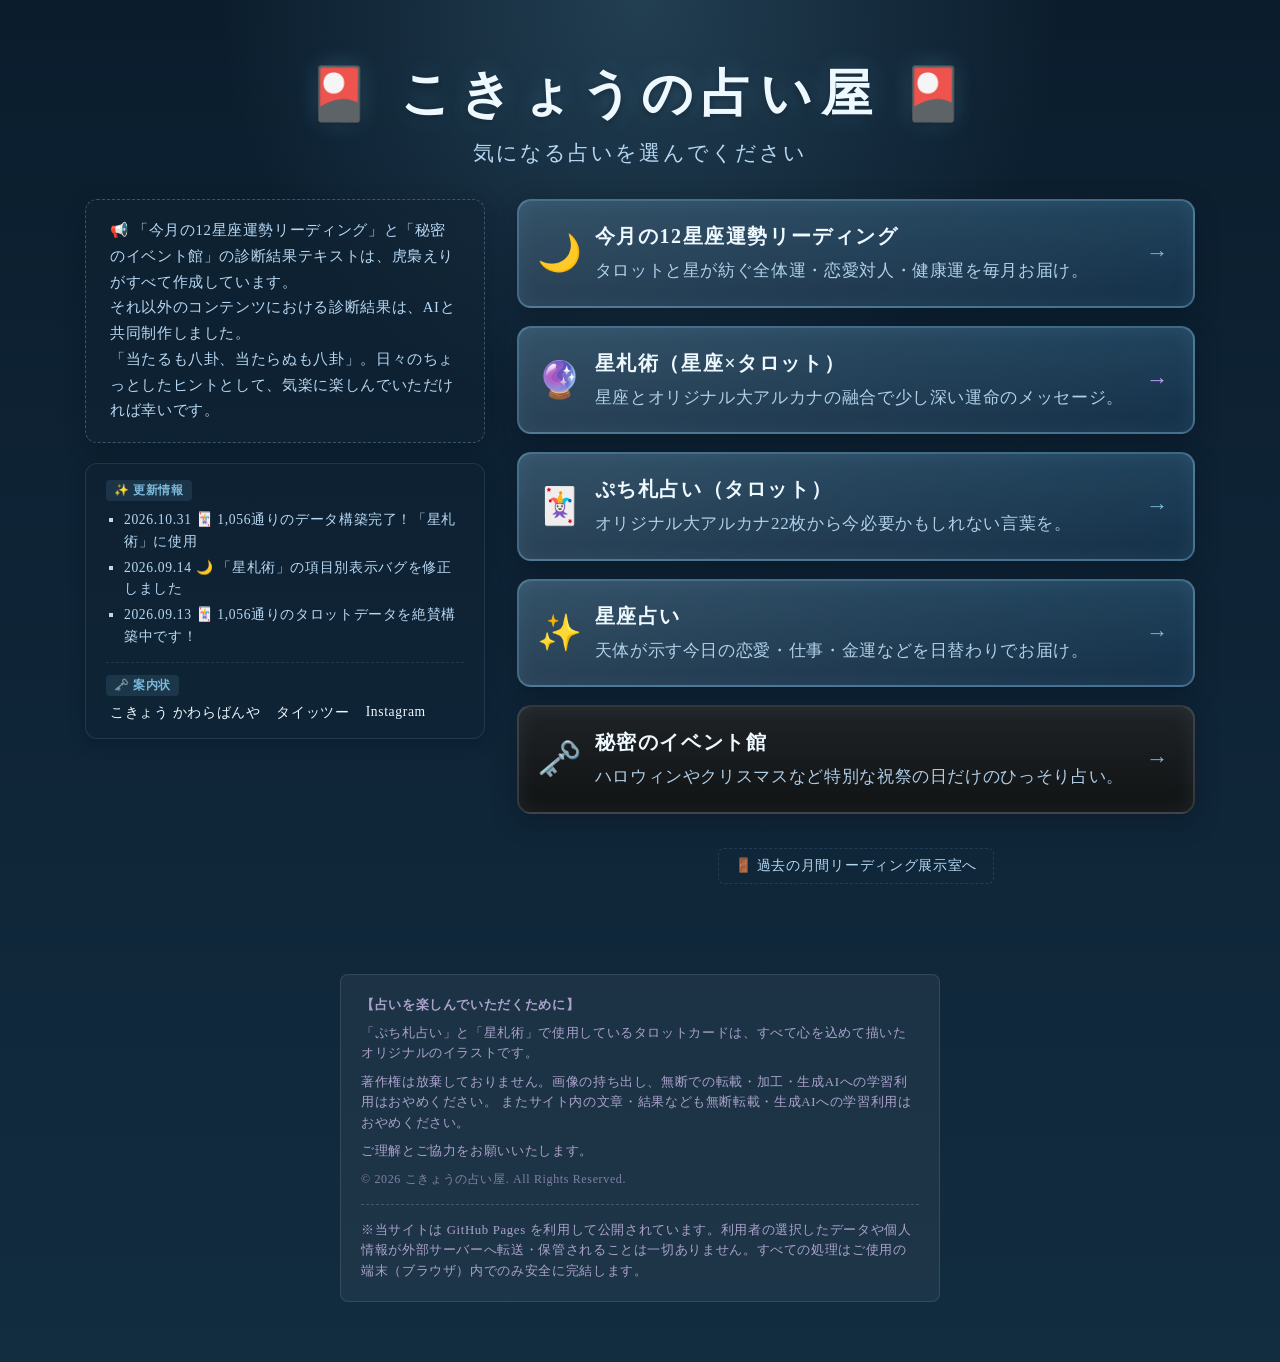
==== index.html @ 6769ff56 "Add link button" ====
<!DOCTYPE html>
<html lang="ja">
<head>
    <meta charset="UTF-8">
    <meta name="viewport" content="width=device-width, initial-scale=1.0">
    <title>こきょうの占い屋</title>
    <!-- 💡 【完全復活】この大事な1行をしっかり仕込みました！ -->
    <link rel="stylesheet" href="menu-style.css">
</head>
<body>
    <div class="container">
        <h1 class="main-title">🎴 こきょうの占い屋 🎴</h1>
        <p class="subtitle">気になる占いを選んでください</p>
        
        <!-- 左右の2カラムを包む大枠 -->
        <div class="menu-wrap-2col">
            
            <!-- 左カラム：お知らせ＆回覧板 -->
            <div class="left-column">
                <div class="ai-announcement">
                    📢 「今月の12星座運勢リーディング」と「秘密のイベント館」の診断結果テキストは、虎梟えりがすべて作成しています。<br>
                    それ以外のコンテンツにおける診断結果は、AIと共同制作しました。<br>
                    「当たるも八卦、当たらぬも八卦」。日々のちょっとしたヒントとして、気楽に楽しんでいただければ幸いです。
                </div>

                <div class="shop-info-board">
                    <div class="info-section">
                        <span class="info-tag">✨ 更新情報</span>
                        <ul class="info-list">
                            <li>2026.10.31 🃏 1,056通りのデータ構築完了！「星札術」に使用</li>
                            <li>2026.09.14 🌙 「星札術」の項目別表示バグを修正しました</li>
                            <li>2026.09.13 🃏 1,056通りのタロットデータを絶賛構築中です！</li>
                        </ul>
                    </div>
                    <div class="sns-section">
                        <span class="info-tag">🗝️ 案内状</span>
                        <div class="sns-links">
                            <a href="https://kk-kwrbn.ninja.salon" target="_blank" rel="noopener" class="sns-link">こきょう かわらばんや</a>
                            <a href="https://taittsuu.com/users/eri_k" target="_blank" rel="noopener" class="sns-link">タイッツー</a>
                            <a href="https://www.instagram.com/eri_kokyou/" target="_blank" rel="noopener" class="sns-link">Instagram</a>
                        </div>
                    </div>
                </div>
            </div> <!-- /left-column -->

            <!-- 右カラム：占いメニューカード一覧 -->
            <div class="menu-cards">
                <!-- 1. 今月の12星座運勢リーディング -->
                <a href="monthly/index.html" class="menu-card monthly-card">
                    <div class="card-icon">🌙</div>
                    <div class="card-body">
                        <h2>今月の12星座運勢リーディング</h2>
                        <p>タロットと星が紡ぐ全体運・恋愛対人・健康運を毎月お届け。</p>
                    </div>
                    <span class="card-link">→</span>
                </a>

                <!-- 2. 星札術（タロット×星座） -->
                <a href="tarot-horoscope/index.html" class="menu-card combo-card">
                    <div class="card-icon">🔮</div>
                    <div class="card-body">
                        <h2>星札術（星座×タロット）</h2>
                        <p>星座とオリジナル大アルカナの融合で少し深い運命のメッセージ。</p>
                    </div>
                    <span class="card-link">→</span>
                </a>
                
                <!-- 3. ぷち札占い（タロット） -->
                <a href="tarot/index.html" class="menu-card tarot-card">
                    <div class="card-icon">🃏</div>
                    <div class="card-body">
                        <h2>ぷち札占い（タロット）</h2>
                        <p>オリジナル大アルカナ22枚から今必要かもしれない言葉を。</p>
                    </div>
                    <span class="card-link">→</span>
                </a>
                
                <!-- 4. 星座占い -->
                <a href="horoscope/index.html" class="menu-card horoscope-card">
                    <div class="card-icon">✨</div>
                    <div class="card-body">
                        <h2>星座占い</h2>
                        <p>天体が示す今日の恋愛・仕事・金運などを日替わりでお届け。</p>
                    </div>
                    <span class="card-link">→</span>
                </a>

                <!-- 5. 秘密のイベント館 -->
                <a href="event/index.html" class="menu-card event-card">
                    <div class="card-icon">🗝️</div>
                    <div class="card-body">
                        <h2>秘密のイベント館</h2>
                        <p>ハロウィンやクリスマスなど特別な祝祭の日だけのひっそり占い。</p>
                    </div>
                    <span class="card-link">→</span>
                </a>

                <!-- 過去ログ展示室へのリンクボタン -->
                <div class="archive-room-container" style="margin: 16px auto 0; text-align: center; max-width: 400px;">
                <a href="monthly/archive.html" class="archive-room-link" style="display: inline-block; font-size: 0.85rem; color: var(--muted, #8ea4c7); text-decoration: none; padding: 8px 16px; border: 1px dashed rgba(155, 196, 255, 0.15); border-radius: 6px; transition: all 0.3s ease; letter-spacing: 0.05em;">
                🚪 過去の月間リーディング展示室へ
                </a>
                </div>

            </div> <!-- /menu-cards -->

        </div> <!-- /menu-wrap-2col -->

        <footer class="site-privacy-note">
            <div class="copyright-note">
                <p><strong>【占いを楽しんでいただくために】</strong></p>
                <p>「ぷち札占い」と「星札術」で使用しているタロットカードは、すべて心を込めて描いたオリジナルのイラストです。</p>
                <p>著作権は放棄しておりません。画像の持ち出し、無断での転載・加工・生成AIへの学習利用はおやめください。
                またサイト内の文章・結果なども無断転載・生成AIへの学習利用はおやめください。</p>
                <p>ご理解とご協力をお願いいたします。</p>
                <p class="cr-date">© 2026 こきょうの占い屋. All Rights Reserved.</p>
            </div>
            <p>※当サイトは GitHub Pages を利用して公開されています。利用者の選択したデータや個人情報が外部サーバーへ転送・保管されることは一切ありません。すべての処理はご使用の端末（ブラウザ）内でのみ安全に完結します。</p>
        </footer>
    </div>
</body>
</html>
---- menu-style.css ----
:root {
    --bg: #0b1d2d;
    --bg-deep: #122c40;
    --ink: #eaf6ff;
    --muted: #b7d8f3;
    --frame: #7bb8d9;
    --frame-deep: #4b8ec4;
    --shadow: rgba(7, 17, 29, 0.4);
    --card-hover: rgba(123, 184, 217, 0.15);
}

* {
    box-sizing: border-box;
}

body {
    margin: 0;
    min-height: 100vh;
    background:
        radial-gradient(circle at top, rgba(118, 182, 214, 0.22), transparent 28%),
        linear-gradient(180deg, var(--bg) 0%, var(--bg-deep) 100%);
    color: var(--ink);
    font-family: "Yu Mincho", "Hiragino Mincho ProN", "Noto Serif JP", serif;
    text-align: center;
    padding: 0;
    letter-spacing: 0.04em;
}

.container {
    width: 100%;
    min-height: 100vh;
    display: flex;
    flex-direction: column;
    justify-content: space-between;
    align-items: center;
    padding: 60px 20px;
}

.main-title {
    margin: 0 0 10px;
    font-size: clamp(2rem, 4vw, 3.2rem);
    font-weight: 700;
    letter-spacing: 0.16em;
    color: #edf8ff;
    text-shadow:
        0 2px 8px rgba(7, 17, 29, 0.6),
        0 0 20px rgba(123, 184, 217, 0.3);
}

.subtitle {
    margin: 0 0 32px;
    font-size: clamp(1rem, 2.5vw, 1.3rem);
    color: var(--muted);
    letter-spacing: 0.1em;
    font-weight: 400;
}

/* 💡 初期状態（スマホなど）では縦に積む1カラム */
.menu-wrap-2col {
    display: flex;
    flex-direction: column;
    align-items: center;
    width: 100%;
    gap: 0;
}

.left-column {
    display: flex;
    flex-direction: column;
    width: 100%;
    align-items: center;
}

/* 💡 冒頭のAIお知らせボックス */
.ai-announcement {
    max-width: 550px;
    width: 100%;
    margin: 0 auto 18px auto;
    padding: 18px 24px;
    font-size: 0.92rem;
    line-height: 1.75;
    color: #b7d8f3;
    background: rgba(17, 35, 52, 0.55);
    border: 1px dashed rgba(123, 184, 217, 0.35);
    border-radius: 12px;
    text-align: left;
    box-shadow: 0 6px 20px var(--shadow);
}

/* 🔮 新設：占い屋の回覧板（お知らせ＆SNS） */
.shop-info-board {
    max-width: 550px;
    width: 100%;
    margin: 0 auto 32px auto;
    padding: 16px 20px;
    background: rgba(17, 35, 52, 0.3);
    border: 1px solid rgba(123, 184, 217, 0.15);
    border-radius: 12px;
    display: flex;
    flex-direction: column;
    gap: 14px;
    text-align: left;
    box-shadow: 0 4px 15px var(--shadow);
}

.info-tag {
    display: inline-block;
    font-size: 0.75rem;
    font-weight: 700;
    color: var(--frame);
    background: rgba(123, 184, 217, 0.12);
    padding: 2px 8px;
    border-radius: 4px;
    margin-bottom: 8px;
    letter-spacing: 0.05em;
}

.info-list {
    margin: 0;
    padding-left: 18px;
    color: var(--muted);
    font-size: 0.85rem;
    line-height: 1.6;
}

.info-list li {
    margin-bottom: 4px;
    list-style-type: square;
}

.info-list li:last-child {
    margin-bottom: 0;
}

.sns-section {
    border-top: 1px dashed rgba(123, 184, 217, 0.15);
    padding-top: 12px;
}

.sns-links {
    display: flex;
    gap: 16px;
    padding-left: 4px;
}

.sns-link {
    font-size: 0.85rem;
    color: #edf8ff;
    text-decoration: none;
    position: relative;
    transition: color 0.2s ease;
}

.sns-link::after {
    content: "";
    position: absolute;
    width: 100%;
    transform: scaleX(0);
    height: 1px;
    bottom: -2px;
    left: 0;
    background-color: var(--frame);
    transform-origin: bottom right;
    transition: transform 0.25s ease-out;
}

.sns-link:hover {
    color: var(--frame);
}

.sns-link:hover::after {
    transform: scaleX(1);
    transform-origin: bottom left;
}

/* カード全体のコンテナ */
.menu-cards {
    display: flex;
    flex-direction: column; 
    gap: 18px; 
    max-width: 680px; 
    width: 100%;
    margin: 0 auto 40px auto;
}

/* 各メニューカード */
.menu-card {
    display: flex;
    flex-direction: row; 
    align-items: center; 
    justify-content: flex-start;
    padding: 22px 24px 22px 18px; 
    background:
        linear-gradient(135deg, rgba(255,255,255,0.12), rgba(111, 177, 216, 0.05)),
        linear-gradient(180deg, #183a53 0%, #0f2940 100%);
    border: 2px solid rgba(123, 184, 217, 0.4);
    border-radius: 14px; 
    text-decoration: none;
    color: inherit;
    transition: all 0.4s cubic-bezier(0.2, 0.8, 0.2, 1);
    position: relative;
    overflow: hidden;
    box-shadow:
        0 8px 24px var(--shadow),
        inset 0 0 20px rgba(138, 201, 234, 0.1);
    cursor: pointer;
    -webkit-tap-highlight-color: transparent;
}

.menu-card:hover {
    border-color: rgba(123, 184, 217, 0.8);
    background:
        linear-gradient(135deg, rgba(255,255,255,0.16), rgba(111, 177, 216, 0.08)),
        linear-gradient(180deg, #1d4563 0%, #12324e 100%);
    box-shadow: 
        0 12px 32px var(--shadow),
        0 0 15px rgba(123, 184, 217, 0.1);
    transform: translateY(-2px);
}

.card-icon {
    font-size: 36px; 
    margin-right: 12px;
    flex-shrink: 0;
}

.card-body {
    flex-grow: 1;
    text-align: left;
}

.card-body h2 {
    font-size: 20px; 
    margin: 0 0 8px 0; 
    font-weight: bold;
    letter-spacing: 0.08em;
    color: #edf8ff;
}

.card-body p {
    font-size: 17px;        
    margin: 0;
    line-height: 1.5; 
    opacity: 0.95;          
    color: var(--muted);
    overflow-wrap: anywhere;
    word-break: keep-all;
}

.card-link {
    font-size: 22px; 
    margin-left: 16px;
    color: var(--frame);
    transition: all 0.3s ease;
    flex-shrink: 0;
}

.menu-card:hover .card-link {
    color: #edf8ff;
    transform: translateX(4px);
}

/* プライバシーノート（外周ボックス） */
.site-privacy-note {
    margin-top: 50px;
    padding: 20px; 
    background: rgba(255, 255, 255, 0.05);
    border-radius: 8px;
    border: 1px solid rgba(255, 255, 255, 0.1);
    max-width: 600px;
    margin-left: auto;
    margin-right: auto;
    width: 100%;
}

.site-privacy-note p {
    font-size: 0.8rem;
    line-height: 1.6;
    color: #aaa2cb;
    margin: 0 0 8px 0; 
    text-align: left;
}

.site-privacy-note p:last-child {
    margin-bottom: 0;
}

.copyright-note {
    border-bottom: 1px dashed rgba(170, 162, 203, 0.3); 
    padding-bottom: 15px;
    margin-bottom: 15px;
}

.copyright-note .cr-date {
    font-size: 0.75rem;
    opacity: 0.7;
    margin-top: 4px;
}

.combo-card .card-link {
    color: #bfa3ff; 
}
.combo-card:hover {
    border-color: rgba(191, 163, 255, 0.8) !important; 
}

.event-card {
    border-color: rgba(255, 255, 255, 0.15);
    background: linear-gradient(180deg, #1f2326 0%, #111314 100%) !important; 
}
.event-card:hover {
    border-color: rgba(255, 255, 255, 0.5);
    box-shadow: 0 10px 30px rgba(255, 255, 255, 0.05);
}

/* 🔮 【ここが魔法】画面が広いとき（iPad横向き・パソコンなど）だけ美しい2カラムにする */
@media (min-width: 992px) {
    .container {
        max-width: 1150px;
        margin: 0 auto;
    }

    .menu-wrap-2col {
        flex-direction: row;
        align-items: flex-start;
        justify-content: center;
        gap: 32px;
        width: 100%;
        margin: 0 auto 40px auto;
    }

    .left-column {
        max-width: 400px;
        flex-shrink: 0;
    }

    .ai-announcement, .shop-info-board {
        margin: 0 0 20px 0;
        max-width: 100%;
    }

    .menu-cards {
        margin: 0;
        flex-grow: 1;
        max-width: 680px;
    }
}

/* レスポンシブ対応（スマホ画面） */
@media (max-width: 768px) {
    .container {
        padding: 40px 16px;
    }

    .menu-cards {
        max-width: 100%;
    }

    .main-title {
        font-size: 2rem;
    }

    .subtitle {
        margin-bottom: 24px;
    }
    
    .ai-announcement {
        margin-bottom: 18px;
        padding: 14px 18px;
        font-size: 0.85rem;
    }

    .shop-info-board {
        margin-bottom: 32px;
        padding: 14px 18px;
    }

    .card-body p {
        font-size: 15px;
    }
}
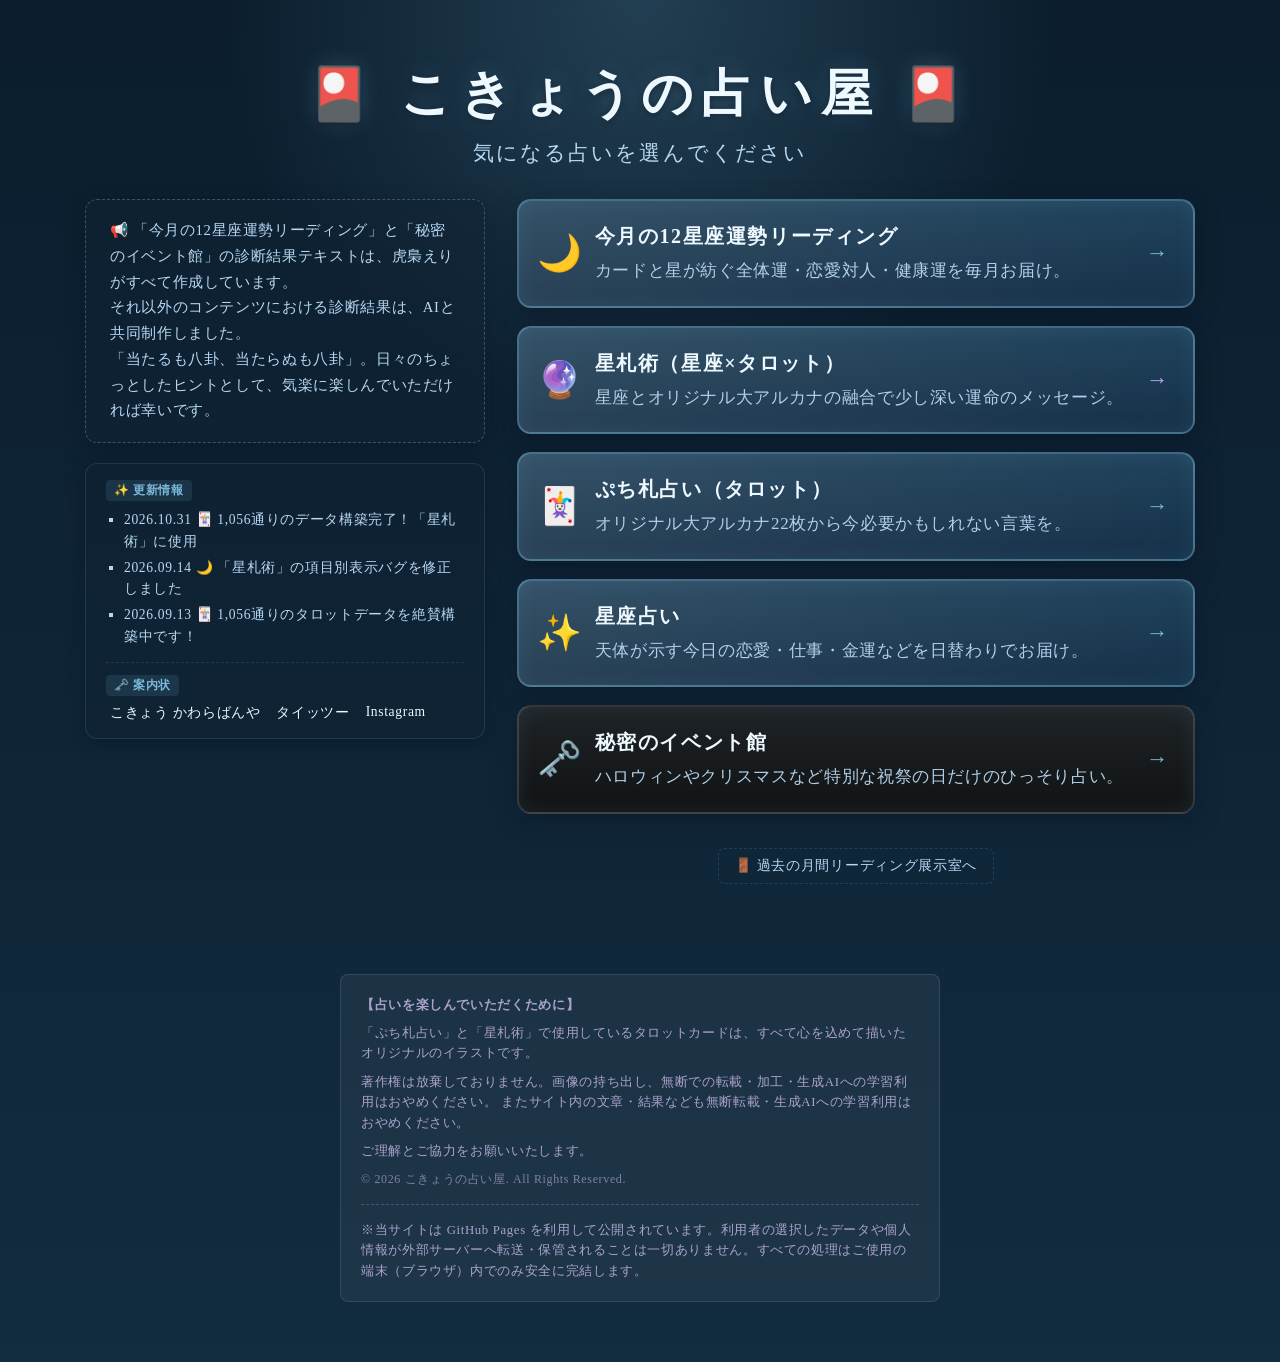
==== commit 3c5c6ef6: "Update description" ====
--- a/index.html
+++ b/index.html
@@ -50,7 +50,7 @@
                     <div class="card-icon">🌙</div>
                     <div class="card-body">
                         <h2>今月の12星座運勢リーディング</h2>
-                        <p>タロットと星が紡ぐ全体運・恋愛対人・健康運を毎月お届け。</p>
+                        <p>カードと星が紡ぐ全体運・恋愛対人・健康運を毎月お届け。</p>
                     </div>
                     <span class="card-link">→</span>
                 </a>
